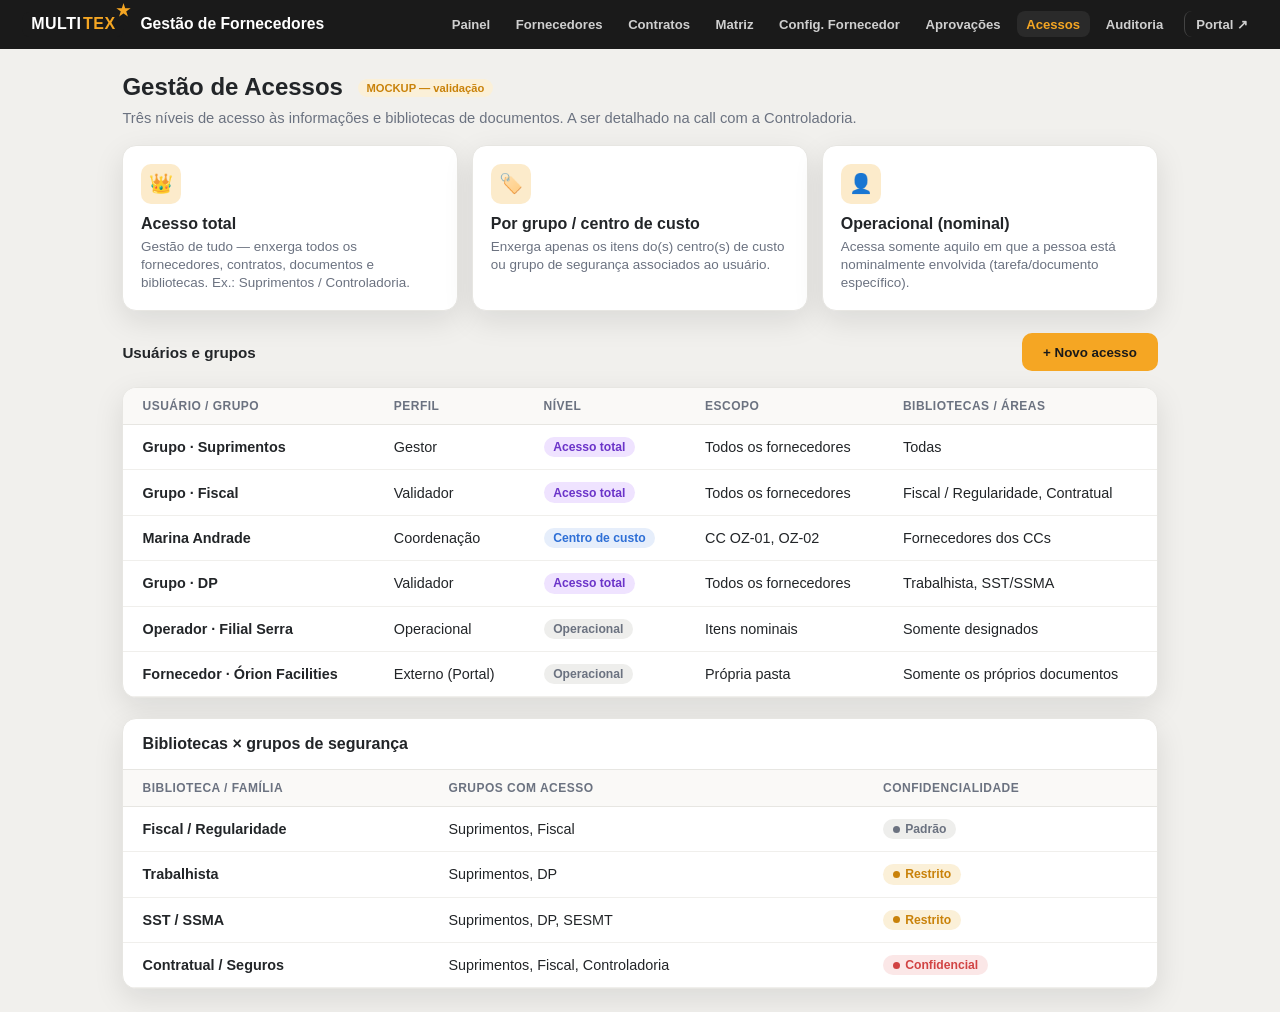
==== prototipo/acessos.html @ 93449538 "Mockup Fase 1 — Portal do Fornecedor e App de Gestão (Multitex) Protótipo navegável com dados fictíc" ====
<!DOCTYPE html>
<html lang="pt-BR">
<head>
  <meta charset="UTF-8">
  <meta name="viewport" content="width=device-width, initial-scale=1.0">
  <title>Multitex — Gestão de Acessos (Mockup)</title>
  <link rel="stylesheet" href="estilos.css">
  <link rel="stylesheet" href="cadastro.css">
  <link rel="stylesheet" href="gestao.css">
</head>
<body>
  <div id="chrome"></div>
  <div class="page" style="max-width:1080px">
    <h1>Gestão de Acessos <span class="tag">MOCKUP — validação</span></h1>
    <p class="subtitle">Três níveis de acesso às informações e bibliotecas de documentos. A ser detalhado na call com a Controladoria.</p>

    <div class="hub-grid" style="margin-bottom:1.4rem">
      <div class="hub-card" style="cursor:default"><div class="ic">👑</div><h3>Acesso total</h3>
        <p>Gestão de tudo — enxerga todos os fornecedores, contratos, documentos e bibliotecas. Ex.: Suprimentos / Controladoria.</p></div>
      <div class="hub-card" style="cursor:default"><div class="ic">🏷️</div><h3>Por grupo / centro de custo</h3>
        <p>Enxerga apenas os itens do(s) centro(s) de custo ou grupo de segurança associados ao usuário.</p></div>
      <div class="hub-card" style="cursor:default"><div class="ic">👤</div><h3>Operacional (nominal)</h3>
        <p>Acessa somente aquilo em que a pessoa está nominalmente envolvida (tarefa/documento específico).</p></div>
    </div>

    <div class="list-toolbar"><div class="filters"><b style="font-size:.95rem">Usuários e grupos</b></div>
      <button class="btn-primary" onclick="mtxToast('Mockup: aqui abre o cadastro de acesso (usuário/grupo, nível e escopo).')">+ Novo acesso</button></div>

    <div class="card"><div class="bd"><table class="tbl">
      <thead><tr><th>Usuário / Grupo</th><th>Perfil</th><th>Nível</th><th>Escopo</th><th>Bibliotecas / áreas</th></tr></thead>
      <tbody>
        <tr><td class="doc">Grupo · Suprimentos</td><td>Gestor</td><td><span class="scope total">Acesso total</span></td><td>Todos os fornecedores</td><td>Todas</td></tr>
        <tr><td class="doc">Grupo · Fiscal</td><td>Validador</td><td><span class="scope total">Acesso total</span></td><td>Todos os fornecedores</td><td>Fiscal / Regularidade, Contratual</td></tr>
        <tr><td class="doc">Marina Andrade</td><td>Coordenação</td><td><span class="scope cc">Centro de custo</span></td><td>CC OZ-01, OZ-02</td><td>Fornecedores dos CCs</td></tr>
        <tr><td class="doc">Grupo · DP</td><td>Validador</td><td><span class="scope total">Acesso total</span></td><td>Todos os fornecedores</td><td>Trabalhista, SST/SSMA</td></tr>
        <tr><td class="doc">Operador · Filial Serra</td><td>Operacional</td><td><span class="scope op">Operacional</span></td><td>Itens nominais</td><td>Somente designados</td></tr>
        <tr><td class="doc">Fornecedor · Órion Facilities</td><td>Externo (Portal)</td><td><span class="scope op">Operacional</span></td><td>Própria pasta</td><td>Somente os próprios documentos</td></tr>
      </tbody>
    </table></div></div>

    <div class="card" style="margin-top:1.2rem"><div class="hd"><h3>Bibliotecas × grupos de segurança</h3></div>
      <div class="bd"><table class="tbl">
        <thead><tr><th>Biblioteca / família</th><th>Grupos com acesso</th><th>Confidencialidade</th></tr></thead>
        <tbody>
          <tr><td class="doc">Fiscal / Regularidade</td><td>Suprimentos, Fiscal</td><td><span class="badge b-neutral">Padrão</span></td></tr>
          <tr><td class="doc">Trabalhista</td><td>Suprimentos, DP</td><td><span class="badge b-warn">Restrito</span></td></tr>
          <tr><td class="doc">SST / SSMA</td><td>Suprimentos, DP, SESMT</td><td><span class="badge b-warn">Restrito</span></td></tr>
          <tr><td class="doc">Contratual / Seguros</td><td>Suprimentos, Fiscal, Controladoria</td><td><span class="badge b-danger">Confidencial</span></td></tr>
        </tbody>
      </table></div></div>
  </div>
  <div class="toast" id="toast"></div>
  <script src="chrome.js"></script>
  <script>let _t;function mtxToast(m){const t=document.getElementById('toast');t.innerHTML=m;t.classList.add('show');clearTimeout(_t);_t=setTimeout(()=>t.classList.remove('show'),3200);}</script>
</body>
</html>
---- prototipo/estilos.css ----
/* ===== Portal do Fornecedor Multitex — estilos (mockup Fase 1) =====
   Vira styles.ts no porte SPFx (injetado no shadow root). */

:root{
  --mtx-amber:#F5A623;
  --mtx-amber-strong:#E69410;
  --mtx-amber-soft:#FCEBCB;
  --mtx-black:#1A1A1A;
  --mtx-ink:#222528;
  --mtx-muted:#6B7280;
  --mtx-line:#E7E6E2;
  --mtx-bg:#F1F0ED;
  --mtx-panel:#FFFFFF;
  --ok:#1E9E5A; --ok-bg:#E5F5EC;
  --warn:#C9820A; --warn-bg:#FBF0D8;
  --danger:#D14343; --danger-bg:#FBE7E7;
  --info:#2E6FD6; --info-bg:#E6EEFB;
  --neutral:#6B7280; --neutral-bg:#EEEEEC;
  --radius:14px;
  --shadow:0 10px 30px rgba(20,20,20,.10);
  font-family:-apple-system,BlinkMacSystemFont,"Segoe UI",Roboto,Arial,sans-serif;
}
*{box-sizing:border-box}
body{margin:0;background:var(--mtx-bg);color:var(--mtx-ink)}
button{font-family:inherit;cursor:pointer}
.hidden{display:none!important}

/* ---------- Logo ---------- */
.mtx-logo{display:inline-flex;align-items:center;gap:.55rem;font-weight:900;letter-spacing:.5px}
.mtx-logo .badge{background:var(--mtx-black);color:#fff;border-radius:10px;padding:.35rem .7rem;position:relative;display:inline-flex;align-items:center;gap:.1rem;font-size:1.4rem;line-height:1}
.mtx-logo .badge .tx{color:#fff}
.mtx-logo .badge .star{position:absolute;top:-9px;right:-6px;color:var(--mtx-amber);font-size:1rem}
.mtx-logo .badge b{color:var(--mtx-amber)}
.mtx-logo .badge::before{content:none!important}
.mtx-logo.small .badge{font-size:1rem;padding:.28rem .55rem;border-radius:8px}
.mtx-tagline{font-size:.62rem;letter-spacing:.16em;color:var(--mtx-muted);font-weight:700;margin-top:.4rem;text-transform:uppercase}

/* ================= LOGIN ================= */
.login-wrap{min-height:100vh;display:grid;grid-template-columns:minmax(0,44%) 1fr}
.login-art{position:relative;overflow:hidden;background:
  linear-gradient(150deg,#2a1c10 0%,#7a3f10 32%,#e07b12 58%,#f6a623 78%,#ffd17a 100%);}
.login-art .sun{position:absolute;left:22%;top:52%;width:230px;height:230px;border-radius:50%;
  background:radial-gradient(circle,#fff7e6 0%,#ffd98a 35%,rgba(245,166,35,0) 70%);filter:blur(2px)}
.login-art .tri{position:absolute;opacity:.92}
.login-art .t1{top:0;left:0;border-left:58vw solid transparent;border-top:34vh solid var(--mtx-amber)}
.login-art .t2{top:0;right:-1px;width:0;height:0;border-right:24vw solid transparent;border-top:26vh solid #ffbf4d;opacity:.6}
.login-art .t3{bottom:0;left:0;border-right:44vw solid transparent;border-bottom:30vh solid #fbe3b0;opacity:.85}
.login-art .rail{position:absolute;left:50%;bottom:0;transform:translateX(-50%);width:60%;height:46%;
  background:repeating-linear-gradient(to top,rgba(40,26,12,.55) 0 6px,transparent 6px 26px);
  -webkit-mask:linear-gradient(to top,#000 40%,transparent);mask:linear-gradient(to top,#000 40%,transparent);
  clip-path:polygon(38% 100%,62% 100%,54% 0,46% 0)}
.login-panel{display:flex;align-items:center;justify-content:center;background:#fbfbf9;padding:2.5rem}
.login-card{width:100%;max-width:420px}
.login-card h1{font-size:2.1rem;margin:1.4rem 0 .3rem;letter-spacing:-.5px}
.login-card .sub{color:var(--mtx-muted);margin:0 0 1.8rem}
.field{margin-bottom:1.1rem}
.field label{display:block;font-weight:700;font-size:.9rem;margin-bottom:.45rem}
.input{display:flex;align-items:center;gap:.6rem;border:1.5px solid var(--mtx-line);border-radius:12px;
  padding:.85rem 1rem;background:#fff;transition:border-color .15s,box-shadow .15s}
.input:focus-within{border-color:var(--mtx-amber);box-shadow:0 0 0 3px var(--mtx-amber-soft)}
.input svg{flex:0 0 auto;color:var(--mtx-amber)}
.input input{border:0;outline:0;width:100%;font-size:1rem;background:transparent;color:var(--mtx-ink)}
.input .eye{background:none;border:0;color:var(--mtx-muted);display:flex}
.forgot{display:block;text-align:right;color:var(--mtx-amber-strong);font-weight:600;font-size:.9rem;
  text-decoration:none;margin:.1rem 0 1.4rem}
.forgot:hover{text-decoration:underline}
.btn-entrar{width:100%;background:var(--mtx-black);color:var(--mtx-amber);border:0;border-radius:12px;
  padding:1rem;font-size:1.05rem;font-weight:800;letter-spacing:.3px;transition:transform .05s,background .15s}
.btn-entrar:hover{background:#000}
.btn-entrar:active{transform:translateY(1px)}
.login-foot{text-align:center;color:var(--mtx-muted);font-size:.8rem;margin-top:2.2rem}
.login-hint{margin-top:1.2rem;font-size:.8rem;color:var(--mtx-muted);background:#fff;border:1px dashed var(--mtx-line);
  border-radius:10px;padding:.6rem .8rem}
.login-hint b{color:var(--mtx-ink)}

/* ================= PORTAL ================= */
.portal{min-height:100vh;display:flex;flex-direction:column}
.topbar{background:var(--mtx-black);color:#fff;display:flex;align-items:center;justify-content:space-between;
  padding:.7rem 1.4rem;position:sticky;top:0;z-index:20;flex-wrap:wrap;row-gap:.5rem;column-gap:1rem}
.topbar .left{display:flex;align-items:center;gap:1rem}
.topbar .ttl{font-weight:700;font-size:.98rem;opacity:.95}
.topbar .right{display:flex;align-items:center;gap:.9rem}
.who{text-align:right;line-height:1.15}
.who .nm{font-weight:700;font-size:.9rem}
.who .rl{font-size:.72rem;color:#c9c9c9}
.avatar{width:38px;height:38px;border-radius:50%;background:var(--mtx-amber);color:var(--mtx-black);
  display:flex;align-items:center;justify-content:center;font-weight:800}
.btn-sair{background:transparent;border:1.5px solid #444;color:#fff;border-radius:9px;padding:.45rem .8rem;font-weight:600;font-size:.85rem}
.btn-sair:hover{border-color:var(--mtx-amber);color:var(--mtx-amber)}

.subbar{background:#fff;border-bottom:1px solid var(--mtx-line);padding:.9rem 1.4rem;display:flex;
  align-items:center;justify-content:space-between;gap:1rem;flex-wrap:wrap}
.subbar .co{display:flex;align-items:center;gap:.8rem}
.subbar .co .nm{font-size:1.15rem;font-weight:800}
.subbar .meta{color:var(--mtx-muted);font-size:.85rem}
.pill{display:inline-flex;align-items:center;gap:.4rem;padding:.25rem .7rem;border-radius:999px;font-size:.78rem;font-weight:700}
.pill.nivel-Estrategico{background:#efe3ff;color:#6b34c9}
.pill.nivel-Tatico{background:var(--info-bg);color:var(--info)}
.pill.nivel-Operacional{background:var(--neutral-bg);color:var(--neutral)}

.tabs{display:flex;gap:.3rem;padding:0 1.4rem;background:#fff;border-bottom:1px solid var(--mtx-line);
  position:sticky;top:56px;z-index:10;overflow-x:auto}
.tab{border:0;background:transparent;padding:.9rem 1rem;font-weight:700;color:var(--mtx-muted);
  border-bottom:3px solid transparent;white-space:nowrap}
.tab.active{color:var(--mtx-black);border-bottom-color:var(--mtx-amber)}
.tab:hover{color:var(--mtx-ink)}

.content{padding:1.4rem;max-width:1120px;width:100%;margin:0 auto;flex:1}
.section-title{font-size:1.05rem;font-weight:800;margin:.2rem 0 1rem}

/* KPIs */
.kpis{display:grid;grid-template-columns:repeat(auto-fit,minmax(150px,1fr));gap:.9rem;margin-bottom:1.4rem}
.kpi{background:#fff;border:1px solid var(--mtx-line);border-radius:var(--radius);padding:1rem 1.1rem;position:relative;overflow:hidden}
.kpi .n{font-size:2rem;font-weight:900;line-height:1}
.kpi .l{color:var(--mtx-muted);font-size:.82rem;margin-top:.3rem;font-weight:600}
.kpi .bar{position:absolute;left:0;top:0;bottom:0;width:5px}
.kpi.ok .bar{background:var(--ok)} .kpi.ok .n{color:var(--ok)}
.kpi.warn .bar{background:var(--warn)} .kpi.warn .n{color:var(--warn)}
.kpi.danger .bar{background:var(--danger)} .kpi.danger .n{color:var(--danger)}
.kpi.info .bar{background:var(--info)} .kpi.info .n{color:var(--info)}
.kpi.neutral .bar{background:var(--neutral)} .kpi.neutral .n{color:var(--neutral)}

.card{background:#fff;border:1px solid var(--mtx-line);border-radius:var(--radius);box-shadow:var(--shadow);overflow:hidden}
.card + .card{margin-top:1.2rem}
.card .hd{padding:1rem 1.2rem;border-bottom:1px solid var(--mtx-line);display:flex;align-items:center;justify-content:space-between;gap:1rem;flex-wrap:wrap}
.card .hd h3{margin:0;font-size:1rem}
.card .bd{padding:0}

/* Conformidade */
.conf{display:flex;align-items:center;gap:1rem;padding:1.1rem 1.2rem}
.conf .ring{--p:0;width:74px;height:74px;border-radius:50%;flex:0 0 auto;
  background:conic-gradient(var(--ok) calc(var(--p)*1%),var(--mtx-line) 0);display:flex;align-items:center;justify-content:center}
.conf .ring::after{content:attr(data-p);width:56px;height:56px;background:#fff;border-radius:50%;
  display:flex;align-items:center;justify-content:center;font-weight:800;color:var(--mtx-ink)}
.conf .txt small{color:var(--mtx-muted)}

/* Filtros */
.filters{display:flex;gap:.6rem;flex-wrap:wrap;align-items:center}
.filters select,.filters input{border:1.5px solid var(--mtx-line);border-radius:9px;padding:.5rem .7rem;font-size:.88rem;background:#fff;color:var(--mtx-ink)}
.filters input{min-width:200px}

/* Tabela */
.tbl{width:100%;border-collapse:collapse;font-size:.9rem}
.tbl th{ text-align:left;padding:.7rem 1.2rem;color:var(--mtx-muted);font-size:.75rem;text-transform:uppercase;letter-spacing:.04em;background:#faf9f7;border-bottom:1px solid var(--mtx-line)}
.tbl td{padding:.75rem 1.2rem;border-bottom:1px solid #f0efec;vertical-align:middle}
.tbl tr:hover td{background:#fcfbf9}
.tbl .doc{font-weight:600}
.tbl .obs{color:var(--mtx-muted);font-size:.78rem;margin-top:.15rem}
.grp-row td{background:var(--mtx-black);color:#fff;font-weight:800;font-size:.82rem;text-transform:uppercase;letter-spacing:.05em;padding:.5rem 1.2rem}
.badge{display:inline-flex;align-items:center;gap:.35rem;padding:.2rem .6rem;border-radius:999px;font-size:.76rem;font-weight:700}
.badge::before{content:"";width:7px;height:7px;border-radius:50%;background:currentColor}
.b-ok{color:var(--ok);background:var(--ok-bg)}
.b-warn{color:var(--warn);background:var(--warn-bg)}
.b-danger{color:var(--danger);background:var(--danger-bg)}
.b-info{color:var(--info);background:var(--info-bg)}
.b-neutral{color:var(--neutral);background:var(--neutral-bg)}
.act{display:inline-flex;gap:.4rem}
.btn-sm{border:1.5px solid var(--mtx-line);background:#fff;border-radius:8px;padding:.35rem .65rem;font-size:.8rem;font-weight:700;color:var(--mtx-ink)}
.btn-sm.primary{background:var(--mtx-amber);border-color:var(--mtx-amber);color:var(--mtx-black)}
.btn-sm.primary:hover{background:var(--mtx-amber-strong);border-color:var(--mtx-amber-strong)}
.btn-sm:hover{border-color:var(--mtx-muted)}

/* Meus dados */
.grid2{display:grid;grid-template-columns:repeat(auto-fit,minmax(220px,1fr));gap:1px;background:var(--mtx-line)}
.dl{background:#fff;padding:.9rem 1.2rem}
.dl dt{color:var(--mtx-muted);font-size:.75rem;text-transform:uppercase;letter-spacing:.04em}
.dl dd{margin:.2rem 0 0;font-weight:600;font-size:.98rem}

/* NF */
.nf-actions{padding:1.1rem 1.2rem;display:flex;gap:.8rem;align-items:center;flex-wrap:wrap;background:#fffdf8}
.btn-amber{background:var(--mtx-amber);color:var(--mtx-black);border:0;border-radius:10px;padding:.7rem 1.1rem;font-weight:800}
.btn-amber:hover{background:var(--mtx-amber-strong)}

.foot{padding:1.2rem;text-align:center;color:var(--mtx-muted);font-size:.8rem}
.mock-tag{position:fixed;right:12px;bottom:12px;background:var(--mtx-black);color:var(--mtx-amber);
  font-size:.72rem;font-weight:700;padding:.4rem .7rem;border-radius:999px;opacity:.85;z-index:50}

@media(max-width:760px){
  .login-wrap{grid-template-columns:1fr}
  .login-art{min-height:180px}
}
@media(max-width:520px){
  .topbar{padding:.6rem .9rem}
  .topbar .left{gap:.5rem}
  .topbar .ttl{font-size:.9rem}
  .who .rl{display:none}
  .content,.subbar,.tabs{padding-left:.9rem;padding-right:.9rem}
}
---- prototipo/cadastro.css ----
/* ===== Cadastro de Fornecedor (app de gestão) — estilos (mockup Fase 1) =====
   Usa as variáveis e o base de estilos.css (carregar estilos.css antes). */

.gestao-top{background:var(--mtx-black);color:#fff;display:flex;align-items:center;justify-content:space-between;padding:.7rem 1.4rem;position:sticky;top:0;z-index:20}
.gestao-top .left{display:flex;align-items:center;gap:1rem}
.gestao-top .ttl{font-weight:700;font-size:.98rem}
.gestao-top .nav{display:flex;gap:.4rem}
.gestao-top .nav a{color:#cfcfcf;text-decoration:none;font-weight:600;font-size:.85rem;padding:.4rem .7rem;border-radius:8px}
.gestao-top .nav a.on,.gestao-top .nav a:hover{background:#2a2a2a;color:var(--mtx-amber)}

.page{max-width:1080px;margin:0 auto;padding:1.4rem}
.crumb{color:var(--mtx-muted);font-size:.85rem;margin-bottom:.3rem}
.page h1{font-size:1.5rem;margin:.1rem 0 1rem}
.page h1 .tag{font-size:.7rem;vertical-align:middle;background:var(--warn-bg);color:var(--warn);padding:.2rem .55rem;border-radius:999px;font-weight:800;margin-left:.5rem}

/* Stepper de aprovação */
.stepper{display:flex;gap:.4rem;flex-wrap:wrap;margin-bottom:1.4rem}
.step{flex:1;min-width:150px;background:#fff;border:1px solid var(--mtx-line);border-radius:12px;padding:.7rem .9rem;position:relative}
.step .k{font-size:.72rem;color:var(--mtx-muted);font-weight:700;text-transform:uppercase;letter-spacing:.04em}
.step .v{font-weight:800;margin-top:.15rem}
.step.done{border-color:var(--ok);background:var(--ok-bg)} .step.done .v{color:var(--ok)}
.step.current{border-color:var(--mtx-amber);box-shadow:0 0 0 3px var(--mtx-amber-soft)}
.step.current .v{color:var(--mtx-amber-strong)}

.form-card{background:#fff;border:1px solid var(--mtx-line);border-radius:var(--radius);box-shadow:var(--shadow);margin-bottom:1.2rem;overflow:hidden}
.form-card > .hd{padding:.9rem 1.2rem;border-bottom:1px solid var(--mtx-line);display:flex;align-items:center;gap:.6rem;justify-content:space-between;flex-wrap:wrap}
.form-card > .hd h3{margin:0;font-size:1rem;display:flex;align-items:center;gap:.5rem}
.form-card > .hd .num{width:24px;height:24px;border-radius:50%;background:var(--mtx-black);color:var(--mtx-amber);display:inline-flex;align-items:center;justify-content:center;font-size:.8rem;font-weight:800}
.origem{font-size:.72rem;font-weight:700;padding:.2rem .55rem;border-radius:999px}
.origem.totvs{background:#eae6ff;color:#6b34c9}
.origem.o365{background:var(--info-bg);color:var(--info)}

.grid{display:grid;grid-template-columns:repeat(12,1fr);gap:1rem;padding:1.2rem}
.fld{display:flex;flex-direction:column;gap:.35rem}
.c2{grid-column:span 2}.c3{grid-column:span 3}.c4{grid-column:span 4}.c5{grid-column:span 5}
.c6{grid-column:span 6}.c7{grid-column:span 7}.c8{grid-column:span 8}.c12{grid-column:span 12}
.fld label{font-size:.8rem;font-weight:700;color:var(--mtx-ink)}
.fld label .req{color:var(--danger)}
.fld label .ro{font-size:.66rem;font-weight:700;color:#6b34c9;background:#eae6ff;padding:.05rem .4rem;border-radius:999px;margin-left:.3rem}
.fld input,.fld select{border:1.5px solid var(--mtx-line);border-radius:10px;padding:.6rem .7rem;font-size:.92rem;background:#fff;color:var(--mtx-ink);font-family:inherit}
.fld input:focus,.fld select:focus{outline:0;border-color:var(--mtx-amber);box-shadow:0 0 0 3px var(--mtx-amber-soft)}
.fld input[readonly]{background:#f6f5f2;color:#555}
.fld.with-btn{position:relative}
.inline-btn{display:flex;gap:.5rem}
.inline-btn input,.inline-btn select{flex:1}
.btn-busca{background:var(--mtx-black);color:var(--mtx-amber);border:0;border-radius:10px;padding:0 .9rem;font-weight:800;font-size:.85rem;white-space:nowrap}
.btn-busca:hover{background:#000}
.hint{font-size:.74rem;color:var(--mtx-muted)}

/* Painel condicional de documentos exigidos */
.reqbox{padding:1.2rem}
.reqbox .empty{color:var(--mtx-muted);text-align:center;padding:1.5rem;border:1px dashed var(--mtx-line);border-radius:12px}
.reqhead{display:flex;align-items:center;justify-content:space-between;gap:1rem;flex-wrap:wrap;margin-bottom:.8rem}
.reqhead .count{font-weight:800}
.reqgrp{margin-bottom:.9rem}
.reqgrp .gt{font-size:.75rem;font-weight:800;text-transform:uppercase;letter-spacing:.05em;color:#fff;background:var(--mtx-black);border-radius:8px;padding:.3rem .6rem;display:inline-block;margin-bottom:.4rem}
.reqitem{display:flex;align-items:center;justify-content:space-between;gap:1rem;padding:.5rem .7rem;border:1px solid var(--mtx-line);border-radius:9px;margin-bottom:.35rem}
.reqitem .nm{font-weight:600;font-size:.9rem}
.reqitem .mt{font-size:.75rem;color:var(--mtx-muted)}
.reqitem .vig{font-size:.75rem;font-weight:800;color:var(--warn);background:var(--warn-bg);padding:.2rem .5rem;border-radius:999px;white-space:nowrap}

.actions{display:flex;gap:.8rem;justify-content:flex-end;flex-wrap:wrap;margin-top:.4rem}
.btn-ghost{background:#fff;border:1.5px solid var(--mtx-line);color:var(--mtx-ink);border-radius:10px;padding:.7rem 1.1rem;font-weight:700}
.btn-ghost:hover{border-color:var(--mtx-muted)}
.btn-primary{background:var(--mtx-amber);color:var(--mtx-black);border:0;border-radius:10px;padding:.7rem 1.3rem;font-weight:800}
.btn-primary:hover{background:var(--mtx-amber-strong)}

.toast{position:fixed;left:50%;bottom:26px;transform:translateX(-50%) translateY(20px);background:var(--mtx-black);color:#fff;padding:.7rem 1.1rem;border-radius:10px;font-size:.9rem;opacity:0;transition:.25s;z-index:60;box-shadow:var(--shadow)}
.toast.show{opacity:1;transform:translateX(-50%) translateY(0)}
.toast b{color:var(--mtx-amber)}

@media(max-width:760px){.grid{grid-template-columns:repeat(4,1fr)}.c2,.c3,.c4,.c5,.c6,.c7,.c8{grid-column:span 4}}
---- prototipo/gestao.css ----
/* ===== Componentes compartilhados do app de Gestão (mockup) =====
   Carregar depois de estilos.css e cadastro.css. */

.gestao-top{flex-wrap:wrap;row-gap:.4rem}
.gestao-top .nav{flex-wrap:nowrap;overflow-x:auto;max-width:100%;min-width:0;justify-content:flex-end;scrollbar-width:none}
.gestao-top .nav::-webkit-scrollbar{display:none}
.gestao-top .nav a{font-size:.82rem;padding:.35rem .6rem;white-space:nowrap;flex:0 0 auto}

/* tabelas largas rolam dentro do card, sem quebrar a página */
.card > .bd{overflow-x:auto}

.subtitle{color:var(--mtx-muted);margin:-.4rem 0 1.2rem;font-size:.92rem}

/* Toolbar de listas */
.list-toolbar{display:flex;align-items:center;justify-content:space-between;gap:1rem;flex-wrap:wrap;margin-bottom:1rem}
.list-toolbar .filters{display:flex;gap:.5rem;flex-wrap:wrap;align-items:center}
.list-toolbar select,.list-toolbar input{border:1.5px solid var(--mtx-line);border-radius:9px;padding:.5rem .7rem;font-size:.88rem;background:#fff;font-family:inherit}

/* KPI clicável / genérico já vem de estilos.css (.kpis/.kpi) */

/* Hub */
.hub-hero{background:linear-gradient(120deg,#1a1a1a 0%,#2a2a2a 60%,#3a2a10 100%);color:#fff;border-radius:16px;padding:1.6rem 1.8rem;margin-bottom:1.6rem;position:relative;overflow:hidden}
.hub-hero .star{position:absolute;right:-10px;top:-10px;color:var(--mtx-amber);font-size:8rem;opacity:.12}
.hub-hero h1{margin:.2rem 0;font-size:1.8rem}
.hub-hero p{margin:.2rem 0 0;color:#d9d9d9;max-width:640px}
.hub-hero .tag{display:inline-block;background:var(--mtx-amber);color:#1a1a1a;font-weight:800;font-size:.72rem;padding:.2rem .6rem;border-radius:999px}
.hub-sec{font-size:.8rem;font-weight:800;text-transform:uppercase;letter-spacing:.06em;color:var(--mtx-muted);margin:1.4rem 0 .7rem}
.hub-grid{display:grid;grid-template-columns:repeat(auto-fill,minmax(250px,1fr));gap:.9rem}
.hub-card{display:block;text-decoration:none;color:inherit;background:#fff;border:1px solid var(--mtx-line);border-radius:14px;padding:1.1rem;transition:.15s;box-shadow:var(--shadow)}
.hub-card:hover{transform:translateY(-2px);border-color:var(--mtx-amber)}
.hub-card .ic{width:40px;height:40px;border-radius:10px;background:var(--mtx-amber-soft);display:flex;align-items:center;justify-content:center;font-size:1.2rem;margin-bottom:.7rem}
.hub-card h3{margin:0 0 .3rem;font-size:1rem}
.hub-card p{margin:0;color:var(--mtx-muted);font-size:.84rem;line-height:1.35}
.hub-card .st{display:inline-block;margin-top:.6rem;font-size:.72rem;font-weight:800;color:var(--ok);background:var(--ok-bg);padding:.12rem .5rem;border-radius:999px}

/* Timeline (auditoria) */
.timeline{position:relative;margin:.5rem 0 0;padding-left:1.4rem}
.timeline::before{content:"";position:absolute;left:6px;top:4px;bottom:4px;width:2px;background:var(--mtx-line)}
.tl-item{position:relative;padding:.5rem 0 .9rem}
.tl-item::before{content:"";position:absolute;left:-1.4rem;top:.75rem;width:12px;height:12px;border-radius:50%;background:#fff;border:3px solid var(--mtx-amber)}
.tl-item.ok::before{border-color:var(--ok)} .tl-item.no::before{border-color:var(--danger)}
.tl-when{font-size:.76rem;color:var(--mtx-muted)}
.tl-what{font-weight:600;margin-top:.1rem}
.tl-what b{color:var(--mtx-ink)}
.tl-meta{font-size:.8rem;color:var(--mtx-muted);margin-top:.1rem}

/* Escopo de acesso */
.scope{display:inline-flex;align-items:center;gap:.35rem;padding:.2rem .6rem;border-radius:999px;font-size:.76rem;font-weight:700}
.scope.total{background:#efe3ff;color:#6b34c9}
.scope.cc{background:var(--info-bg);color:var(--info)}
.scope.op{background:var(--neutral-bg);color:var(--neutral)}

/* Barrinha de conformidade em linha */
.mini-bar{height:8px;border-radius:999px;background:var(--mtx-line);overflow:hidden;min-width:90px}
.mini-bar > i{display:block;height:100%;background:var(--ok)}
.mini-bar.warn > i{background:var(--warn)} .mini-bar.danger > i{background:var(--danger)}

/* Botões de linha aprovar/recusar */
.btn-ok{background:var(--ok);color:#fff;border:0;border-radius:8px;padding:.4rem .7rem;font-weight:700;font-size:.8rem;cursor:pointer}
.btn-no{background:#fff;color:var(--danger);border:1.5px solid var(--danger);border-radius:8px;padding:.4rem .7rem;font-weight:700;font-size:.8rem;cursor:pointer}
.btn-ok:hover{filter:brightness(1.05)} .btn-no:hover{background:var(--danger-bg)}

.two-col{display:grid;grid-template-columns:1fr 1fr;gap:1.2rem}
@media(max-width:820px){
  .two-col{grid-template-columns:1fr}
  .gestao-top .nav{flex:1 1 100%;justify-content:flex-start;border-top:1px solid #333;padding-top:.4rem;margin-top:.2rem}
}
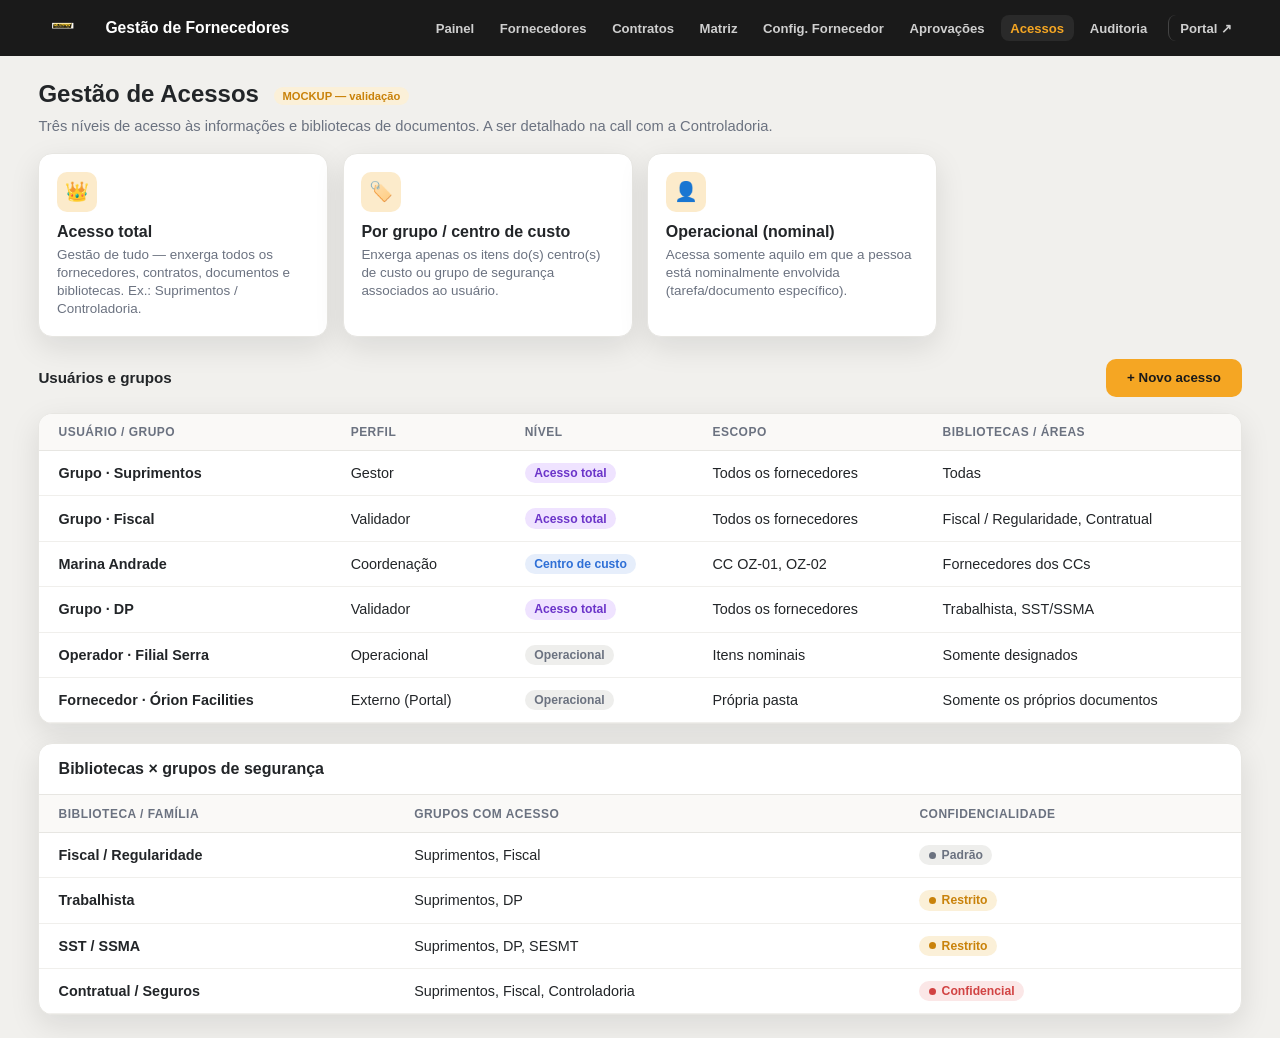
==== commit 10002303: "Layout em tela cheia (largura total) com gutters responsivos - Remove max-width centralizado de .pag" ====
--- a/prototipo/acessos.html
+++ b/prototipo/acessos.html
@@ -10,7 +10,7 @@
 </head>
 <body>
   <div id="chrome"></div>
-  <div class="page" style="max-width:1080px">
+  <div class="page">
     <h1>Gestão de Acessos <span class="tag">MOCKUP — validação</span></h1>
     <p class="subtitle">Três níveis de acesso às informações e bibliotecas de documentos. A ser detalhado na call com a Controladoria.</p>
 
--- a/prototipo/estilos.css
+++ b/prototipo/estilos.css
@@ -32,13 +32,16 @@
 .mtx-logo .badge .star{position:absolute;top:-9px;right:-6px;color:var(--mtx-amber);font-size:1rem}
 .mtx-logo .badge b{color:var(--mtx-amber)}
 .mtx-logo .badge::before{content:none!important}
+/* Logo oficial (imagem) */
+.mtx-mark{height:52px;width:auto;display:block;object-fit:contain}
+.mtx-mark.small{height:34px}
+.login-card .mtx-mark{margin:0 auto}
 .mtx-logo.small .badge{font-size:1rem;padding:.28rem .55rem;border-radius:8px}
 .mtx-tagline{font-size:.62rem;letter-spacing:.16em;color:var(--mtx-muted);font-weight:700;margin-top:.4rem;text-transform:uppercase}
 
 /* ================= LOGIN ================= */
 .login-wrap{min-height:100vh;display:grid;grid-template-columns:minmax(0,44%) 1fr}
-.login-art{position:relative;overflow:hidden;background:
-  linear-gradient(150deg,#2a1c10 0%,#7a3f10 32%,#e07b12 58%,#f6a623 78%,#ffd17a 100%);}
+.login-art{position:relative;overflow:hidden;background:#f4f4f2 url("img/hex.jpg") center/cover no-repeat}
 .login-art .sun{position:absolute;left:22%;top:52%;width:230px;height:230px;border-radius:50%;
   background:radial-gradient(circle,#fff7e6 0%,#ffd98a 35%,rgba(245,166,35,0) 70%);filter:blur(2px)}
 .login-art .tri{position:absolute;opacity:.92}
@@ -76,7 +79,7 @@
 /* ================= PORTAL ================= */
 .portal{min-height:100vh;display:flex;flex-direction:column}
 .topbar{background:var(--mtx-black);color:#fff;display:flex;align-items:center;justify-content:space-between;
-  padding:.7rem 1.4rem;position:sticky;top:0;z-index:20;flex-wrap:wrap;row-gap:.5rem;column-gap:1rem}
+  padding:.7rem clamp(1rem,3vw,2.75rem);position:sticky;top:0;z-index:20;flex-wrap:wrap;row-gap:.5rem;column-gap:1rem}
 .topbar .left{display:flex;align-items:center;gap:1rem}
 .topbar .ttl{font-weight:700;font-size:.98rem;opacity:.95}
 .topbar .right{display:flex;align-items:center;gap:.9rem}
@@ -88,7 +91,7 @@
 .btn-sair{background:transparent;border:1.5px solid #444;color:#fff;border-radius:9px;padding:.45rem .8rem;font-weight:600;font-size:.85rem}
 .btn-sair:hover{border-color:var(--mtx-amber);color:var(--mtx-amber)}
 
-.subbar{background:#fff;border-bottom:1px solid var(--mtx-line);padding:.9rem 1.4rem;display:flex;
+.subbar{background:#fff;border-bottom:1px solid var(--mtx-line);padding:.9rem clamp(1rem,3vw,2.75rem);display:flex;
   align-items:center;justify-content:space-between;gap:1rem;flex-wrap:wrap}
 .subbar .co{display:flex;align-items:center;gap:.8rem}
 .subbar .co .nm{font-size:1.15rem;font-weight:800}
@@ -98,14 +101,14 @@
 .pill.nivel-Tatico{background:var(--info-bg);color:var(--info)}
 .pill.nivel-Operacional{background:var(--neutral-bg);color:var(--neutral)}
 
-.tabs{display:flex;gap:.3rem;padding:0 1.4rem;background:#fff;border-bottom:1px solid var(--mtx-line);
+.tabs{display:flex;gap:.3rem;padding:0 clamp(1rem,3vw,2.75rem);background:#fff;border-bottom:1px solid var(--mtx-line);
   position:sticky;top:56px;z-index:10;overflow-x:auto}
 .tab{border:0;background:transparent;padding:.9rem 1rem;font-weight:700;color:var(--mtx-muted);
   border-bottom:3px solid transparent;white-space:nowrap}
 .tab.active{color:var(--mtx-black);border-bottom-color:var(--mtx-amber)}
 .tab:hover{color:var(--mtx-ink)}
 
-.content{padding:1.4rem;max-width:1120px;width:100%;margin:0 auto;flex:1}
+.content{padding:1.4rem clamp(1rem,3vw,2.75rem);max-width:none;width:100%;margin:0;flex:1}
 .section-title{font-size:1.05rem;font-weight:800;margin:.2rem 0 1rem}
 
 /* KPIs */
--- a/prototipo/cadastro.css
+++ b/prototipo/cadastro.css
@@ -1,14 +1,14 @@
 /* ===== Cadastro de Fornecedor (app de gestão) — estilos (mockup Fase 1) =====
    Usa as variáveis e o base de estilos.css (carregar estilos.css antes). */
 
-.gestao-top{background:var(--mtx-black);color:#fff;display:flex;align-items:center;justify-content:space-between;padding:.7rem 1.4rem;position:sticky;top:0;z-index:20}
+.gestao-top{background:var(--mtx-black);color:#fff;display:flex;align-items:center;justify-content:space-between;padding:.7rem clamp(1rem,3vw,2.75rem);position:sticky;top:0;z-index:20}
 .gestao-top .left{display:flex;align-items:center;gap:1rem}
 .gestao-top .ttl{font-weight:700;font-size:.98rem}
 .gestao-top .nav{display:flex;gap:.4rem}
 .gestao-top .nav a{color:#cfcfcf;text-decoration:none;font-weight:600;font-size:.85rem;padding:.4rem .7rem;border-radius:8px}
 .gestao-top .nav a.on,.gestao-top .nav a:hover{background:#2a2a2a;color:var(--mtx-amber)}
 
-.page{max-width:1080px;margin:0 auto;padding:1.4rem}
+.page{max-width:none;width:100%;margin:0;padding:1.4rem clamp(1rem,3vw,2.75rem)}
 .crumb{color:var(--mtx-muted);font-size:.85rem;margin-bottom:.3rem}
 .page h1{font-size:1.5rem;margin:.1rem 0 1rem}
 .page h1 .tag{font-size:.7rem;vertical-align:middle;background:var(--warn-bg);color:var(--warn);padding:.2rem .55rem;border-radius:999px;font-weight:800;margin-left:.5rem}
